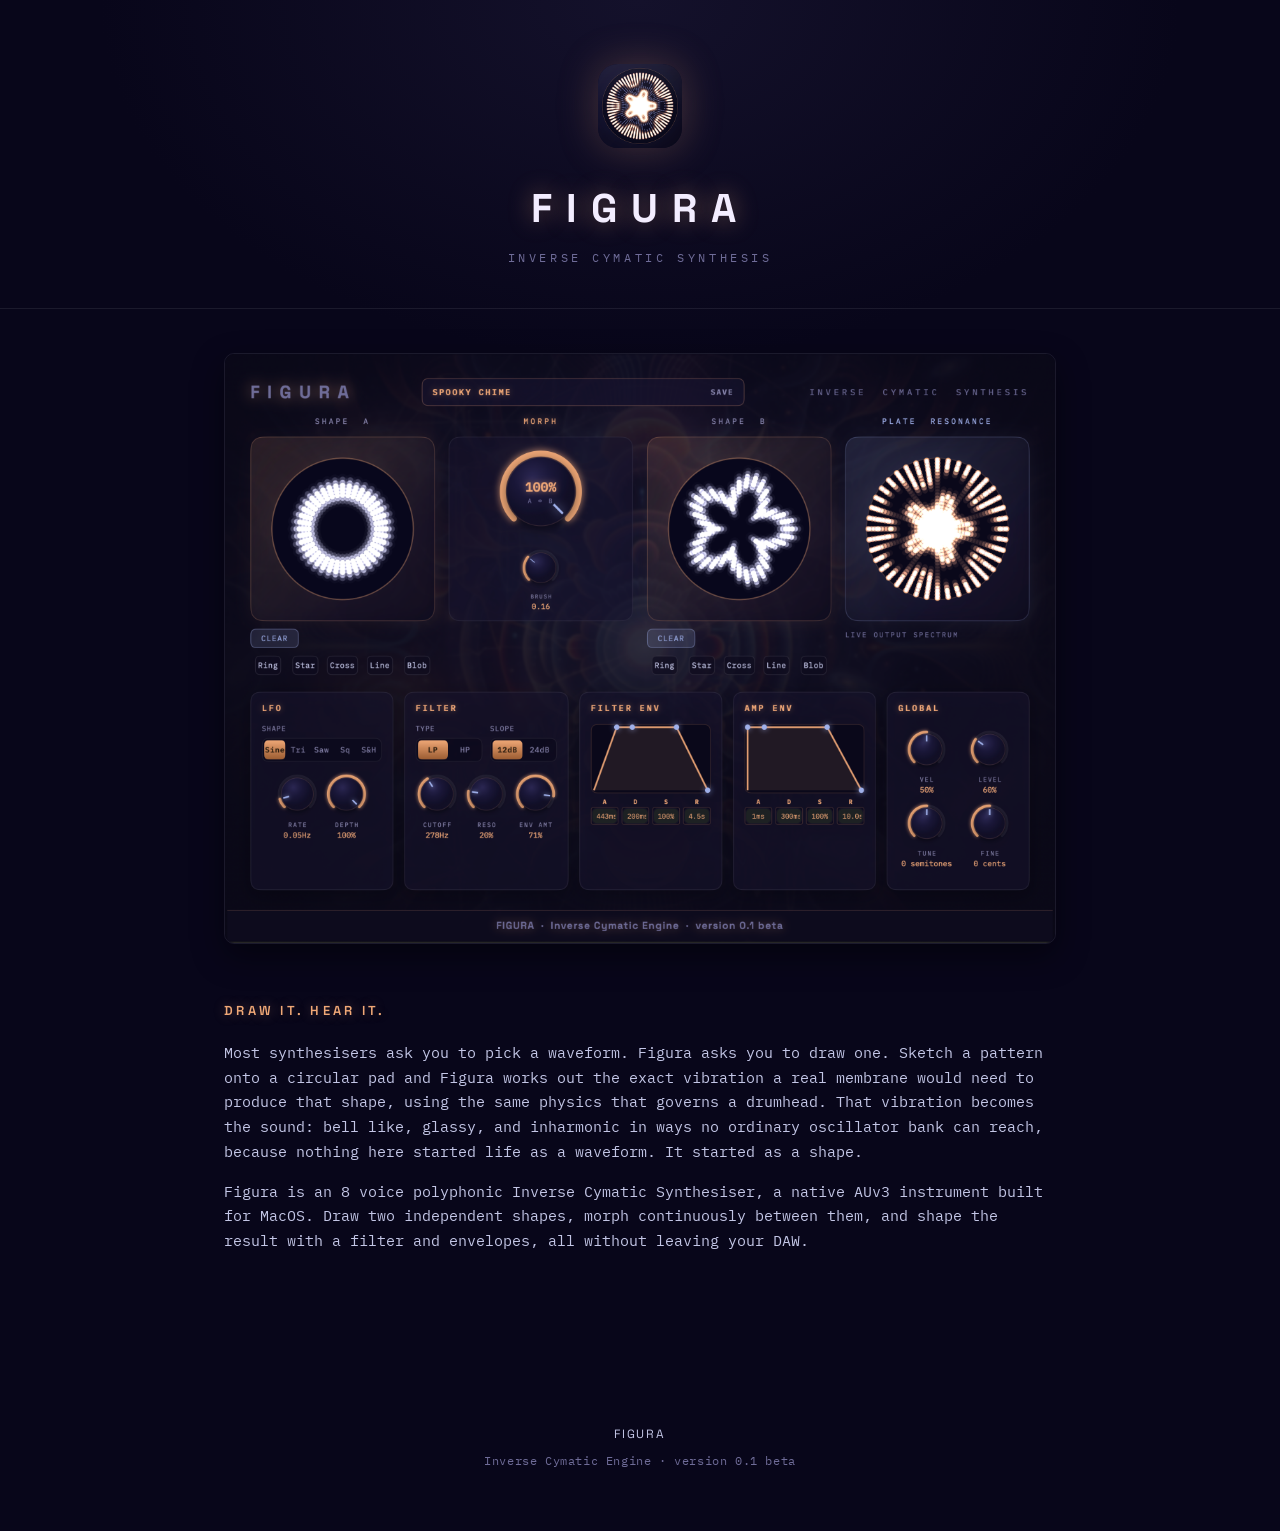
==== index.html @ 965d6e68 "Add files via upload Initial site upload" ====
<!DOCTYPE html>
<html lang="en">
<head>
<meta charset="UTF-8">
<meta name="viewport" content="width=device-width, initial-scale=1.0">
<title>Figura</title>
<link rel="icon" href="assets/figura-icon.png">
<link rel="preconnect" href="https://fonts.googleapis.com">
<link rel="preconnect" href="https://fonts.gstatic.com" crossorigin>
<link href="https://fonts.googleapis.com/css2?family=IBM+Plex+Mono:wght@400;500;600;700&family=Space+Grotesk:wght@400;500;600;700&display=swap" rel="stylesheet">
<link rel="stylesheet" href="assets/styles.css">
</head>
<body>

<header class="hero">
  <img src="assets/figura-icon.png" alt="Figura icon">
  <div class="wordmark">FIGURA</div>
  <div class="tagline">Inverse Cymatic Synthesis</div>
</header>

<div class="wrap wrap--manual">

  <img class="screenshot screenshot--hero" src="assets/figura-v0.1beta-screenshot-spooky-chime-2026-07-09.png" alt="Figura main window, showing the Shape A/B drawing pads, Morph control, Plate Resonance display, and sound design panels">

  <section id="pitch">
    <h2>Draw It. Hear It.</h2>
    <p>
      Most synthesisers ask you to pick a waveform. Figura asks you to draw one. Sketch a
      pattern onto a circular pad and Figura works out the exact vibration a real membrane
      would need to produce that shape, using the same physics that governs a drumhead. That
      vibration becomes the sound: bell like, glassy, and inharmonic in ways no ordinary
      oscillator bank can reach, because nothing here started life as a waveform. It started
      as a shape.
    </p>
    <p>
      Figura is an 8 voice polyphonic Inverse Cymatic Synthesiser, a native AUv3 instrument
      built for MacOS. Draw two independent shapes, morph continuously
      between them, and shape the result with a filter and envelopes, all
      without leaving your DAW.
    </p>
  </section>

</div>

<footer>
  <div class="footer-title">FIGURA</div>
  Inverse Cymatic Engine · version 0.1 beta
</footer>

</body>
</html>
---- assets/styles.css ----
/* Figura docs site — shared stylesheet for index.html, figura-beta-v0.1-manual.html,
   figura-beta-tester-agreement.html, and figura-beta-tester-privacy-policy.html. */

/* ===== Design tokens ===== */
:root {
  --bg-deep: #08061a;
  --bg-vignette: #0b0918;
  --panel-fill: rgba(22, 18, 44, 0.66);
  --panel-border: rgba(255, 255, 255, 0.08);
  --amber: #f0a877;
  --amber-dark: #9c5c30;
  --lavender: #9fb0ea;
  --text-bright: #f3edff;
  --text-mid: #c3c6e6;
  --text-dim: #8b88b0;
  --text-mute: #6f6c98;
}

/* ===== Base / reset ===== */
* { box-sizing: border-box; }
html { scroll-behavior: smooth; }
body {
  margin: 0;
  background: radial-gradient(ellipse 900px 600px at 50% 0%, #14112b 0%, var(--bg-deep) 60%);
  background-color: var(--bg-deep);
  color: var(--text-mid);
  font-family: 'IBM Plex Mono', ui-monospace, monospace;
  font-size: 15px;
  line-height: 1.65;
  -webkit-font-smoothing: antialiased;
}
a { color: var(--amber); }
p { color: var(--text-mid); }
strong { color: var(--text-bright); font-weight: 600; }
code {
  background: var(--bg-vignette);
  border: 1px solid var(--panel-border);
  border-radius: 4px;
  padding: 1px 6px;
  color: var(--lavender);
  font-size: 13px;
}

/* ===== Page wrap widths — one per page type ===== */
.wrap { margin: 0 auto; }
.wrap--manual { max-width: 880px; padding: 0 24px 100px; }
.wrap--legal  { max-width: 720px; padding: 48px 24px 100px; line-height: 1.7; }
.wrap--legal p { margin: 0 0 14px; }

/* ===== Hero header — index.html + manual ===== */
header.hero {
  text-align: center;
  padding: 64px 24px 40px;
  border-bottom: 1px solid var(--panel-border);
}
header.hero img { width: 84px; height: 84px; border-radius: 20px; box-shadow: 0 0 40px rgba(240, 168, 119, 0.25); }
.wordmark {
  font-family: 'Space Grotesk', sans-serif;
  font-weight: 700;
  font-size: 40px;
  letter-spacing: 0.35em;
  margin: 20px 0 6px;
  color: var(--text-bright);
  text-shadow: 0 0 24px rgba(240, 168, 119, 0.45);
}
.tagline {
  font-size: 12px;
  letter-spacing: 0.3em;
  text-transform: uppercase;
  color: var(--text-mute);
}
.version-badge {
  display: inline-block;
  margin-top: 18px;
  padding: 5px 14px;
  border: 1px solid rgba(240, 168, 119, 0.3);
  border-radius: 20px;
  font-size: 11px;
  letter-spacing: 0.1em;
  color: var(--amber);
  background: rgba(240, 168, 119, 0.08);
}

/* ===== Beta CTA buttons ===== */
.btn {
  display: inline-block;
  font-family: 'Space Grotesk', sans-serif;
  font-weight: 600;
  text-decoration: none;
  letter-spacing: 0.05em;
  border-radius: 8px;
  transition: opacity 0.15s ease;
}
.btn:hover { opacity: 0.85; }

.hero-cta { margin-top: 16px; }
.btn--ghost {
  padding: 8px 18px;
  font-size: 12px;
  color: var(--amber);
  border: 1px solid rgba(240, 168, 119, 0.4);
  background: rgba(240, 168, 119, 0.08);
}

.btn--solid {
  padding: 14px 34px;
  font-size: 14px;
  color: #1a1006;
  background: linear-gradient(180deg, var(--amber), var(--amber-dark));
  box-shadow: 0 8px 24px rgba(240, 168, 119, 0.3);
}

.cta-section { text-align: center; }
.cta-section p { max-width: 480px; margin: 0 auto 24px; }

/* ===== Sticky nav — manual only ===== */
nav.toc {
  position: sticky;
  top: 0;
  z-index: 10;
  background: rgba(8, 6, 26, 0.92);
  backdrop-filter: blur(10px);
  border-bottom: 1px solid var(--panel-border);
  padding: 12px 24px;
}
nav.toc ul {
  max-width: 880px;
  margin: 0 auto;
  padding: 0;
  list-style: none;
  display: flex;
  flex-wrap: wrap;
  gap: 4px 4px;
  justify-content: center;
}
nav.toc a {
  display: inline-block;
  padding: 6px 12px;
  border-radius: 6px;
  color: var(--text-dim);
  text-decoration: none;
  font-size: 11px;
  letter-spacing: 0.08em;
  text-transform: uppercase;
}
nav.toc a:hover { color: var(--amber); background: rgba(240, 168, 119, 0.08); }

/* ===== Sections + headings — index.html + manual ===== */
section { padding: 56px 0 8px; border-bottom: 1px solid var(--panel-border); }
section:last-of-type { border-bottom: none; }

h2 {
  font-family: 'Space Grotesk', sans-serif;
  font-weight: 600;
  font-size: 13px;
  letter-spacing: 0.25em;
  text-transform: uppercase;
  color: var(--amber);
  text-shadow: 0 0 12px rgba(240, 168, 119, 0.35);
  margin: 0 0 20px;
}
h3 {
  font-family: 'Space Grotesk', sans-serif;
  font-weight: 600;
  font-size: 16px;
  color: var(--text-bright);
  letter-spacing: 0.02em;
  margin: 32px 0 10px;
}

/* ===== Manual only: cards, feature lists, tables, pills, notes ===== */
.card {
  background: var(--panel-fill);
  border: 1px solid var(--panel-border);
  border-radius: 12px;
  padding: 18px 22px;
  margin: 16px 0;
  box-shadow: 0 6px 20px rgba(0,0,0,0.35);
}
.card h4 {
  margin: 0 0 8px;
  font-family: 'Space Grotesk', sans-serif;
  font-size: 13px;
  letter-spacing: 0.15em;
  text-transform: uppercase;
  color: var(--amber);
}
.card p:last-child { margin-bottom: 0; }

ul.feature-list { padding-left: 0; list-style: none; margin: 16px 0; }
ul.feature-list li {
  padding: 10px 0 10px 26px;
  position: relative;
  border-bottom: 1px solid var(--panel-border);
}
ul.feature-list li:last-child { border-bottom: none; }
ul.feature-list li::before {
  content: "▸";
  position: absolute;
  left: 4px;
  color: var(--amber);
}

table { width: 100%; border-collapse: collapse; margin: 14px 0 28px; font-size: 13px; }
caption {
  text-align: left;
  font-family: 'Space Grotesk', sans-serif;
  font-size: 13px;
  letter-spacing: 0.15em;
  text-transform: uppercase;
  color: var(--lavender);
  padding-bottom: 8px;
}
th, td { text-align: left; padding: 8px 10px; border-bottom: 1px solid var(--panel-border); vertical-align: top; }
th { color: var(--text-mute); font-weight: 500; letter-spacing: 0.05em; text-transform: uppercase; font-size: 10.5px; }
td.name { color: var(--text-bright); white-space: nowrap; }
td.range { color: var(--lavender); white-space: nowrap; }

.pill-row { display: flex; flex-wrap: wrap; gap: 8px; margin: 14px 0; }
.pill {
  font-size: 11px;
  padding: 5px 12px;
  border-radius: 20px;
  border: 1px solid rgba(159, 176, 234, 0.35);
  color: var(--lavender);
  background: rgba(159, 176, 234, 0.08);
}

.note {
  border-left: 3px solid var(--amber);
  padding: 10px 16px;
  margin: 20px 0;
  background: rgba(240, 168, 119, 0.06);
  border-radius: 0 8px 8px 0;
  color: var(--text-mid);
  font-size: 13.5px;
}
.note strong { color: var(--amber); }

/* ===== Screenshot image — index.html + manual ===== */
.screenshot {
  width: 100%;
  display: block;
  border-radius: 10px;
  border: 1px solid var(--panel-border);
  box-shadow: 0 12px 32px rgba(0,0,0,0.45);
  margin: 20px 0;
}
/* index.html: screenshot sits directly under the hero, needs top space only */
.screenshot--hero { margin: 44px 0 0; }

/* ===== Legal document pages — agreement + privacy policy ===== */
.back-link {
  display: inline-block;
  margin-bottom: 32px;
  font-size: 11px;
  letter-spacing: 0.08em;
  text-transform: uppercase;
  color: var(--text-dim);
  text-decoration: none;
}
.back-link:hover { color: var(--amber); }

.doc-header { border-bottom: 1px solid var(--panel-border); padding-bottom: 28px; margin-bottom: 36px; }
.doc-eyebrow {
  font-family: 'Space Grotesk', sans-serif;
  font-size: 12px;
  letter-spacing: 0.3em;
  text-transform: uppercase;
  color: var(--text-mute);
  margin-bottom: 10px;
}
h1 {
  font-family: 'Space Grotesk', sans-serif;
  font-weight: 700;
  font-size: 26px;
  letter-spacing: 0.01em;
  color: var(--text-bright);
  text-shadow: 0 0 24px rgba(240, 168, 119, 0.35);
  margin: 0 0 14px;
}
.doc-meta { font-size: 12.5px; color: var(--text-mute); }
.doc-meta strong { color: var(--text-dim); font-weight: 500; }

/* Legal pages use a flatter, more tightly-spaced h2/h3 than the manual's
   section-divided ones — same base rule above, overridden here. */
.wrap--legal h2 {
  letter-spacing: 0.15em;
  text-shadow: none;
  margin: 40px 0 12px;
}
.wrap--legal h3 {
  font-size: 14px;
  margin: 22px 0 8px;
}

ul.lettered { padding-left: 0; list-style: none; margin: 0 0 14px; }
ul.lettered li { padding: 4px 0 4px 26px; position: relative; }
ul.lettered li::before {
  content: attr(data-marker);
  position: absolute;
  left: 0;
  color: var(--amber);
}

ul.bullets { padding-left: 0; list-style: none; margin: 0 0 14px; }
ul.bullets li { padding: 4px 0 4px 20px; position: relative; }
ul.bullets li::before {
  content: "▸";
  position: absolute;
  left: 0;
  color: var(--amber);
}

.closing {
  margin-top: 40px;
  padding-top: 24px;
  border-top: 1px solid var(--panel-border);
  font-size: 13.5px;
  color: var(--text-dim);
}

/* ===== Footer — all pages ===== */
footer {
  text-align: center;
  padding: 48px 24px 60px;
  color: var(--text-mute);
  font-size: 12px;
  letter-spacing: 0.05em;
}
footer .footer-title {
  font-family: 'Space Grotesk', sans-serif;
  color: var(--text-mid);
  letter-spacing: 0.15em;
  margin-bottom: 6px;
}
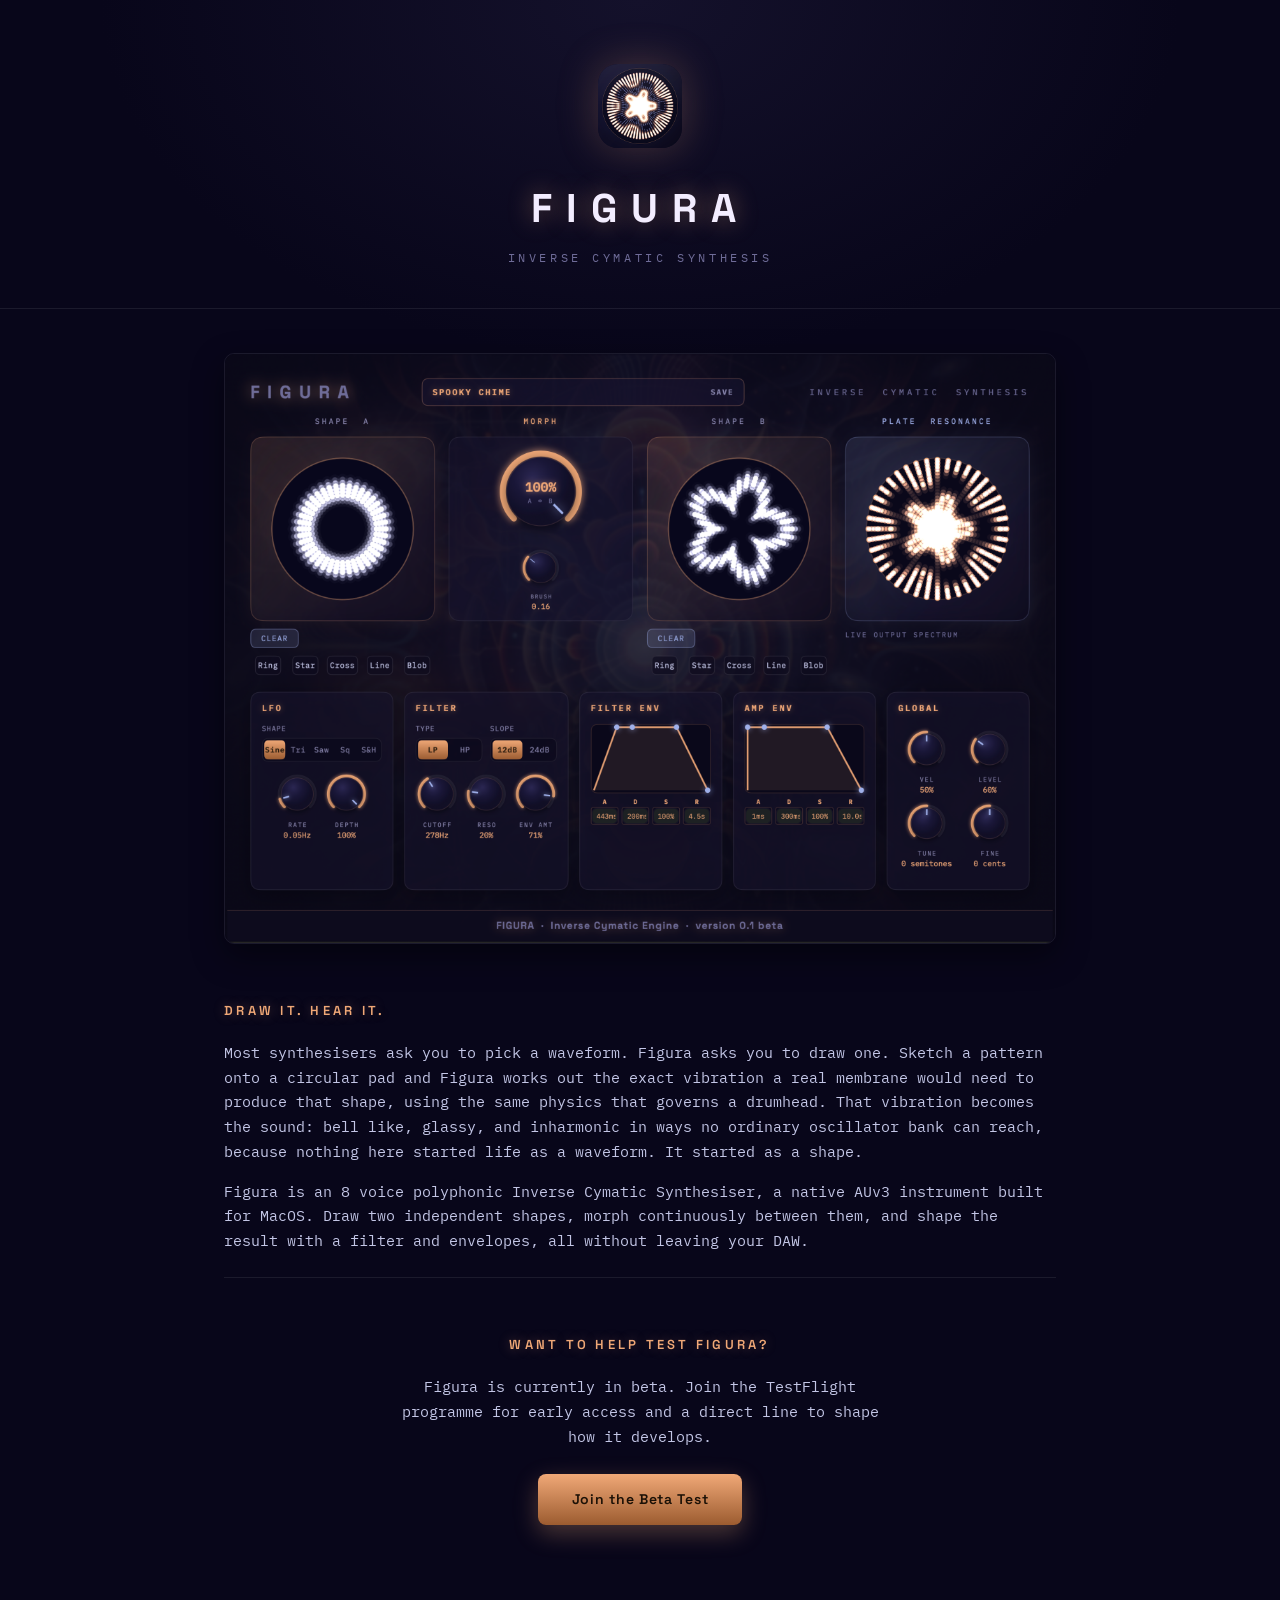
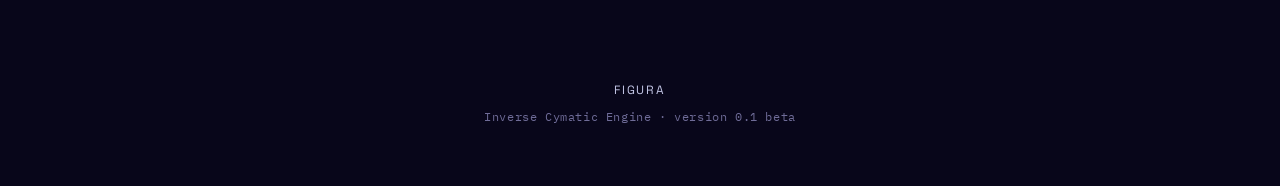
==== commit ac21538b: "Update index.html" ====
--- a/index.html
+++ b/index.html
@@ -39,6 +39,13 @@
       without leaving your DAW.
     </p>
   </section>
+  
+  <section id="join-beta" class="cta-section">
+    <h2>Want to Help Test Figura?</h2>
+    <p>Figura is currently in beta. Join the TestFlight programme for early access and a
+      direct line to shape how it develops.</p>
+    <a class="btn btn--solid" href="https://testflight.apple.com/join/MfzprnBw" target="_blank" rel="noopener">Join the Beta Test</a>
+  </section>
 
 </div>
 
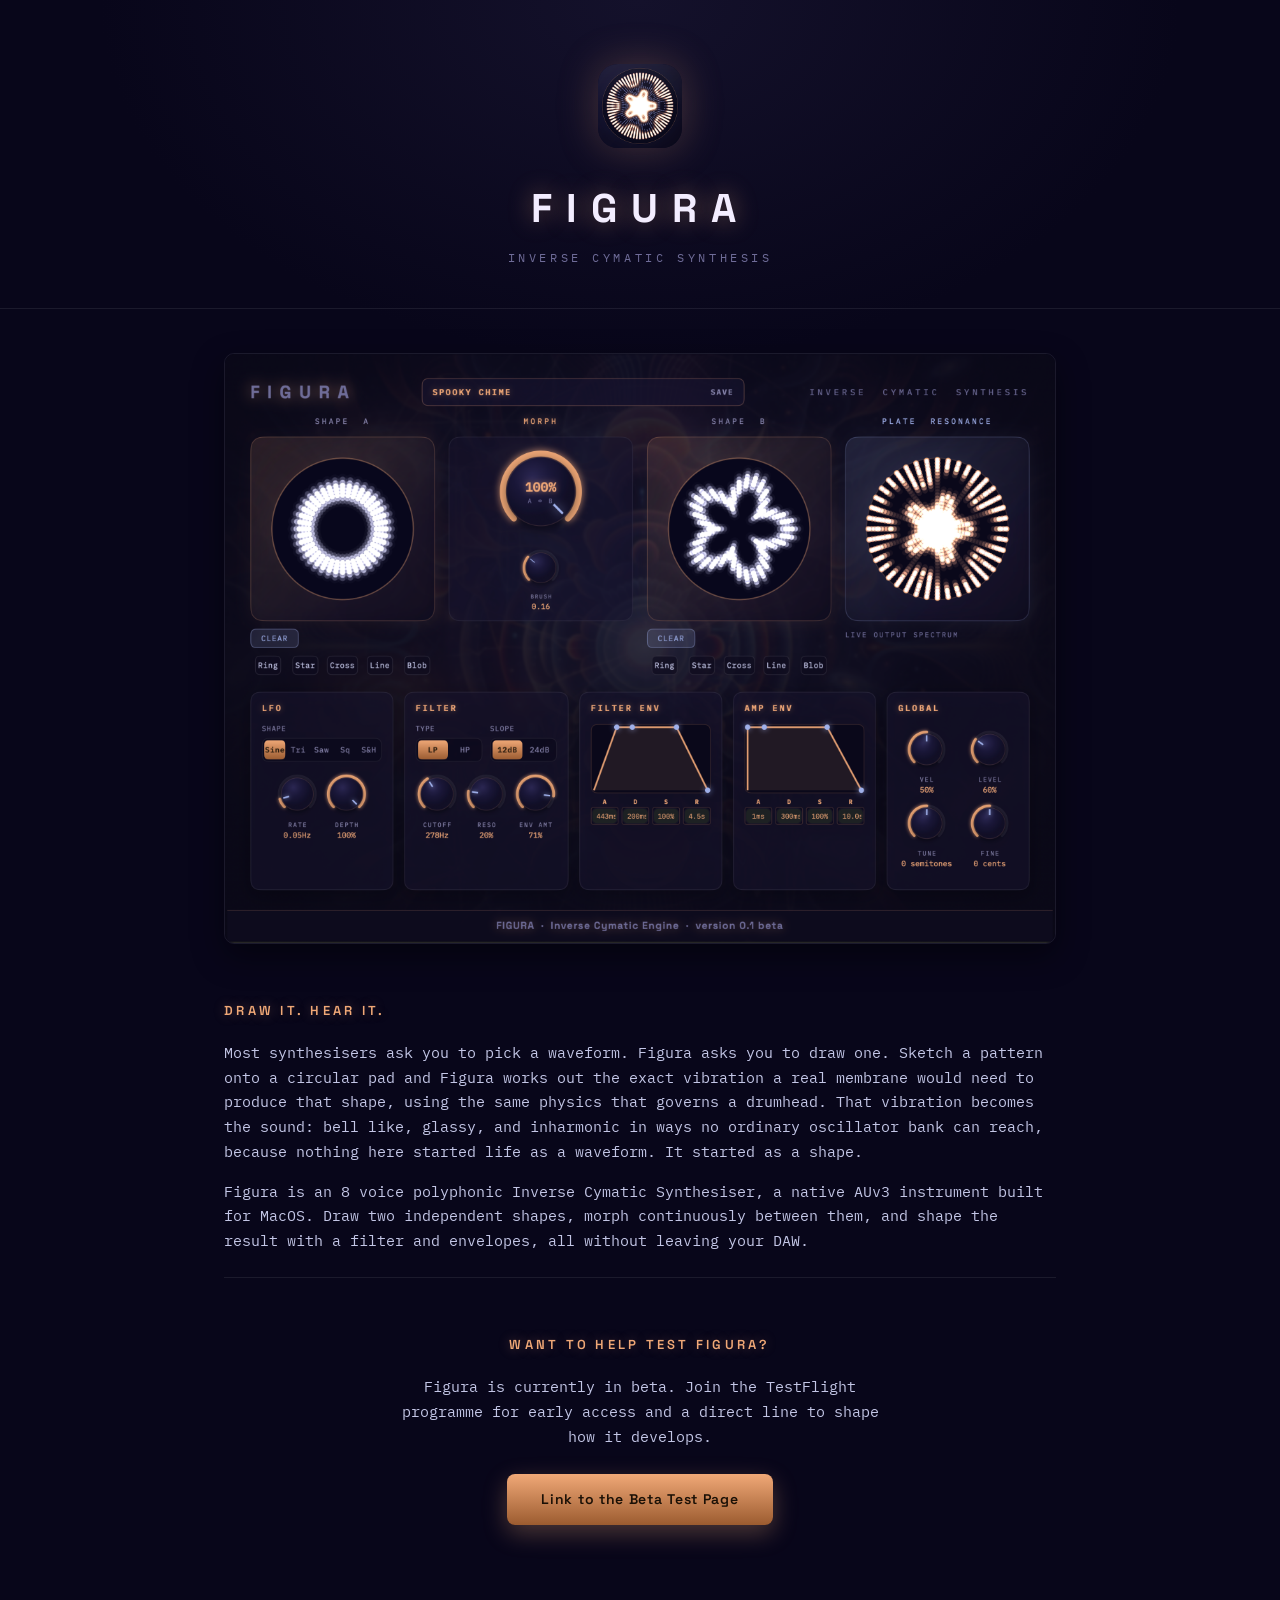
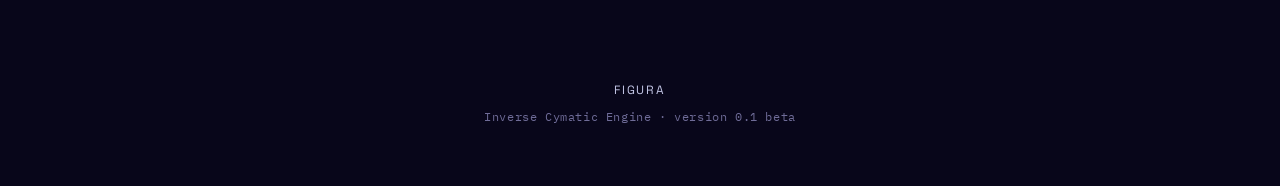
==== commit cad95763: "Update index.html" ====
--- a/index.html
+++ b/index.html
@@ -44,7 +44,7 @@
     <h2>Want to Help Test Figura?</h2>
     <p>Figura is currently in beta. Join the TestFlight programme for early access and a
       direct line to shape how it develops.</p>
-    <a class="btn btn--solid" href="https://testflight.apple.com/join/MfzprnBw" target="_blank" rel="noopener">Join the Beta Test</a>
+    <a class="btn btn--solid" href="https://testflight.apple.com/join/MfzprnBw" target="_blank" rel="noopener">Link to the Beta Test Page</a>
   </section>
 
 </div>
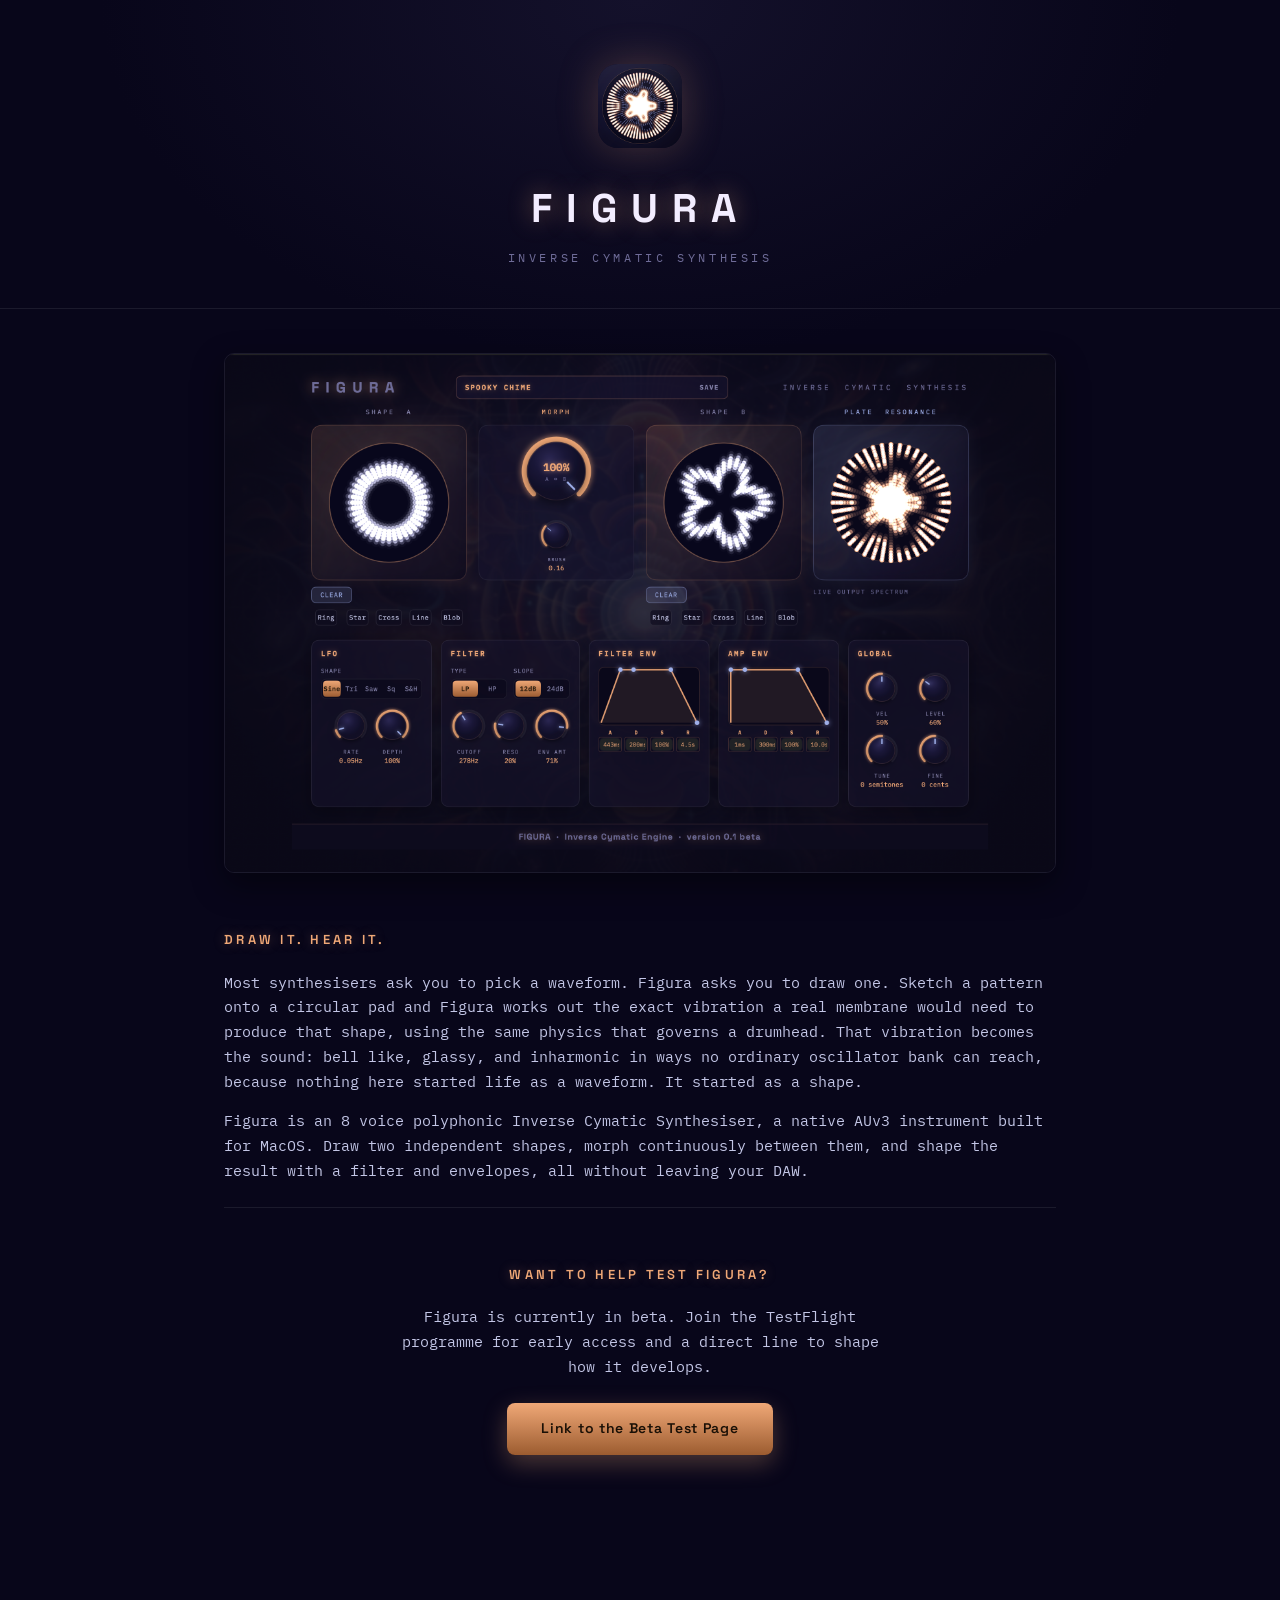
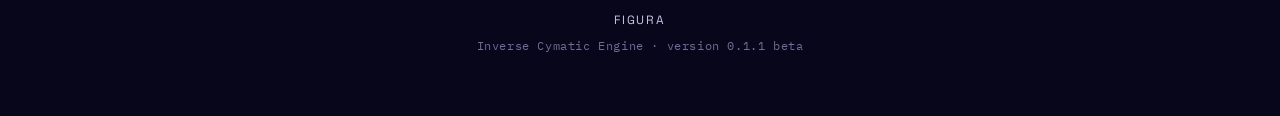
==== commit 52b7ea1b: "Update index.html Updated to show the version 0.1.1 beta" ====
--- a/index.html
+++ b/index.html
@@ -20,7 +20,7 @@
 
 <div class="wrap wrap--manual">
 
-  <img class="screenshot screenshot--hero" src="assets/figura-v0.1beta-screenshot-spooky-chime-2026-07-09.png" alt="Figura main window, showing the Shape A/B drawing pads, Morph control, Plate Resonance display, and sound design panels">
+  <img class="screenshot screenshot--hero" src="assets/figura-v0.1.1beta-screenshot-spooky-chime-2026-07-14.png" alt="Figura main window, showing the Shape A/B drawing pads, Morph control, Plate Resonance display, and sound design panels">
 
   <section id="pitch">
     <h2>Draw It. Hear It.</h2>
@@ -44,14 +44,14 @@
     <h2>Want to Help Test Figura?</h2>
     <p>Figura is currently in beta. Join the TestFlight programme for early access and a
       direct line to shape how it develops.</p>
-    <a class="btn btn--solid" href="https://testflight.apple.com/join/MfzprnBw" target="_blank" rel="noopener">Link to the Beta Test Page</a>
+    <a class="btn btn--solid" href="https://jimmcmillan.github.io/figura-docs/figura-beta-v0.1-manual.html" target="_blank" rel="noopener">Link to the Beta Test Page</a>
   </section>
 
 </div>
 
 <footer>
   <div class="footer-title">FIGURA</div>
-  Inverse Cymatic Engine · version 0.1 beta
+  Inverse Cymatic Engine · version 0.1.1 beta
 </footer>
 
 </body>
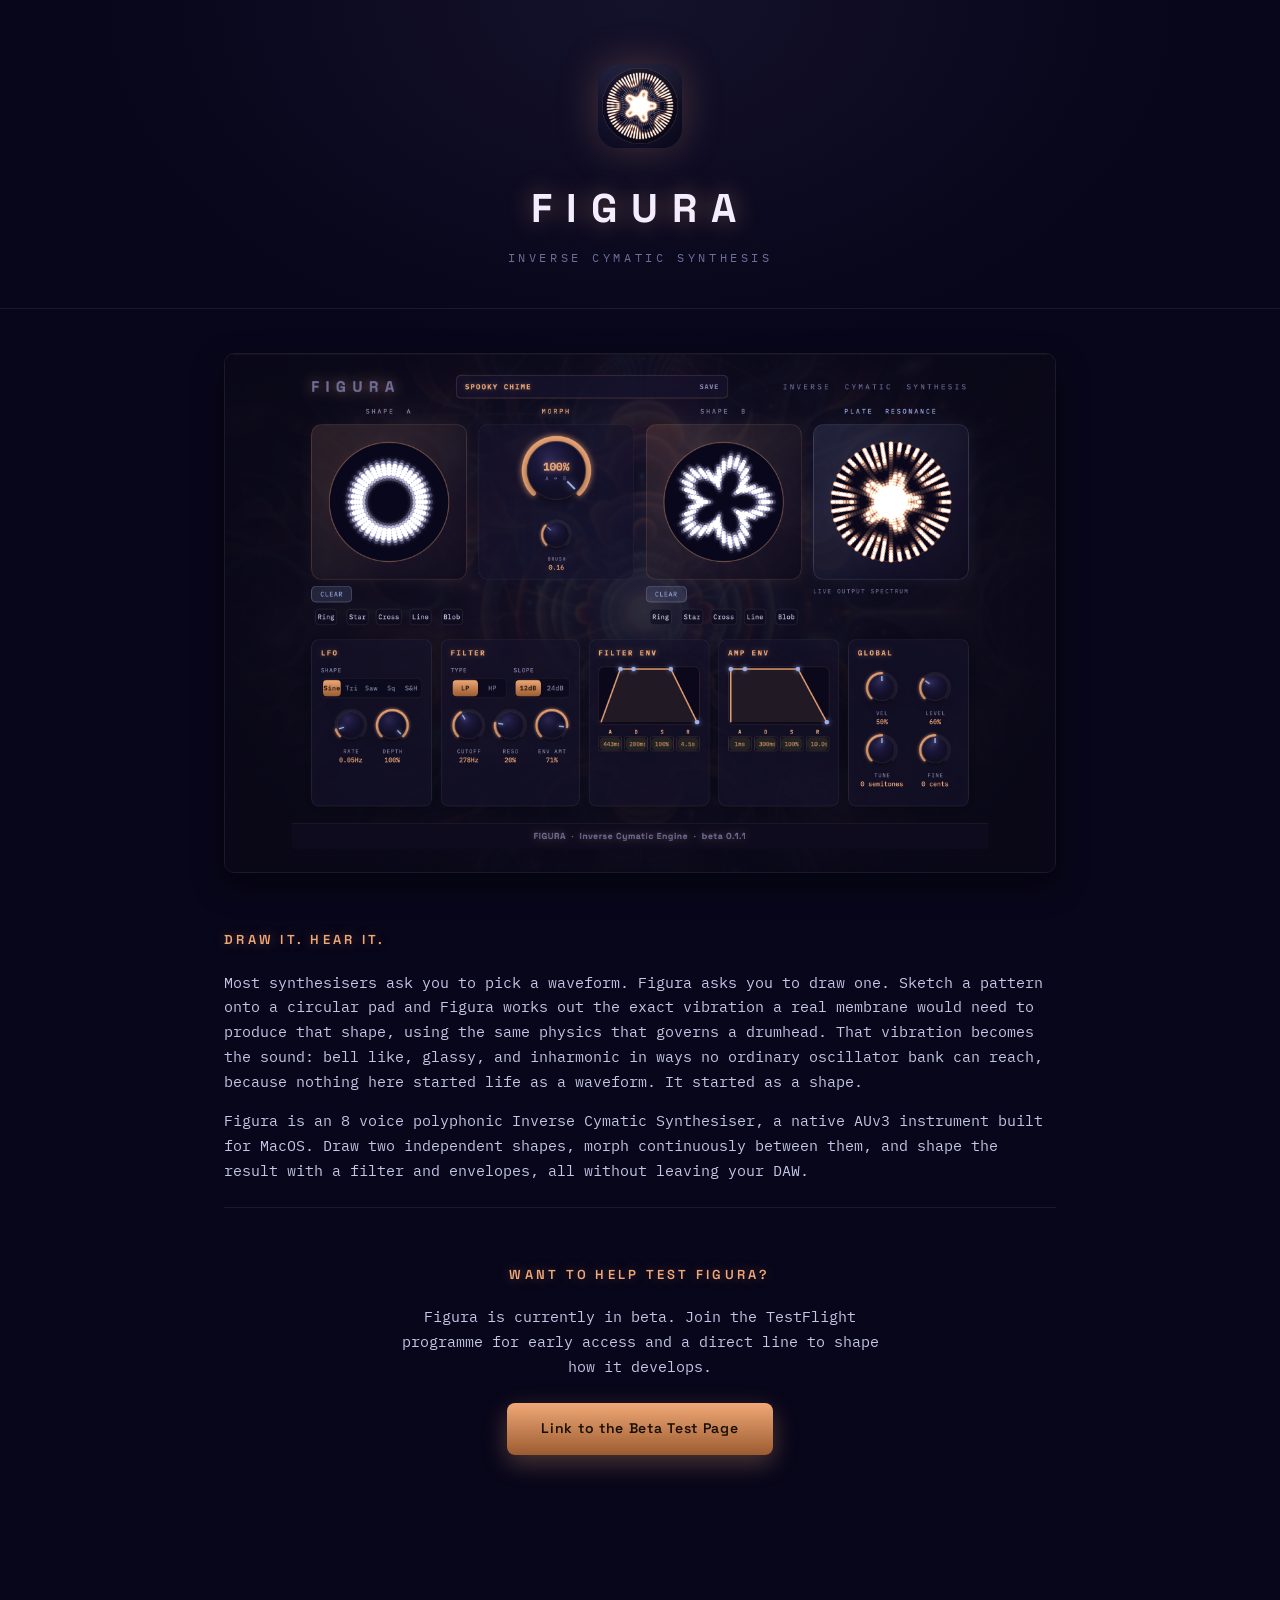
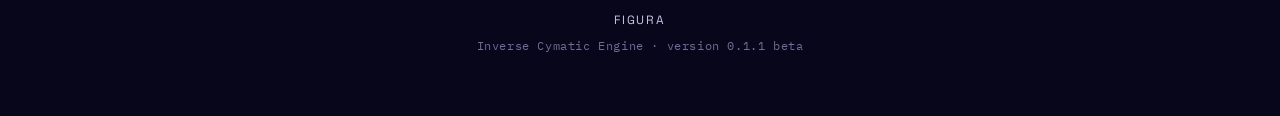
==== commit 054326ab: "Update index.html" ====
--- a/index.html
+++ b/index.html
@@ -20,7 +20,7 @@
 
 <div class="wrap wrap--manual">
 
-  <img class="screenshot screenshot--hero" src="assets/figura-v0.1.1beta-screenshot-spooky-chime-2026-07-14.png" alt="Figura main window, showing the Shape A/B drawing pads, Morph control, Plate Resonance display, and sound design panels">
+  <img class="screenshot screenshot--hero" src="assets/figura-v0.1.1beta-screenshot-b-spooky-chime-2026-07-14.png" alt="Figura main window, showing the Shape A/B drawing pads, Morph control, Plate Resonance display, and sound design panels">
 
   <section id="pitch">
     <h2>Draw It. Hear It.</h2>
